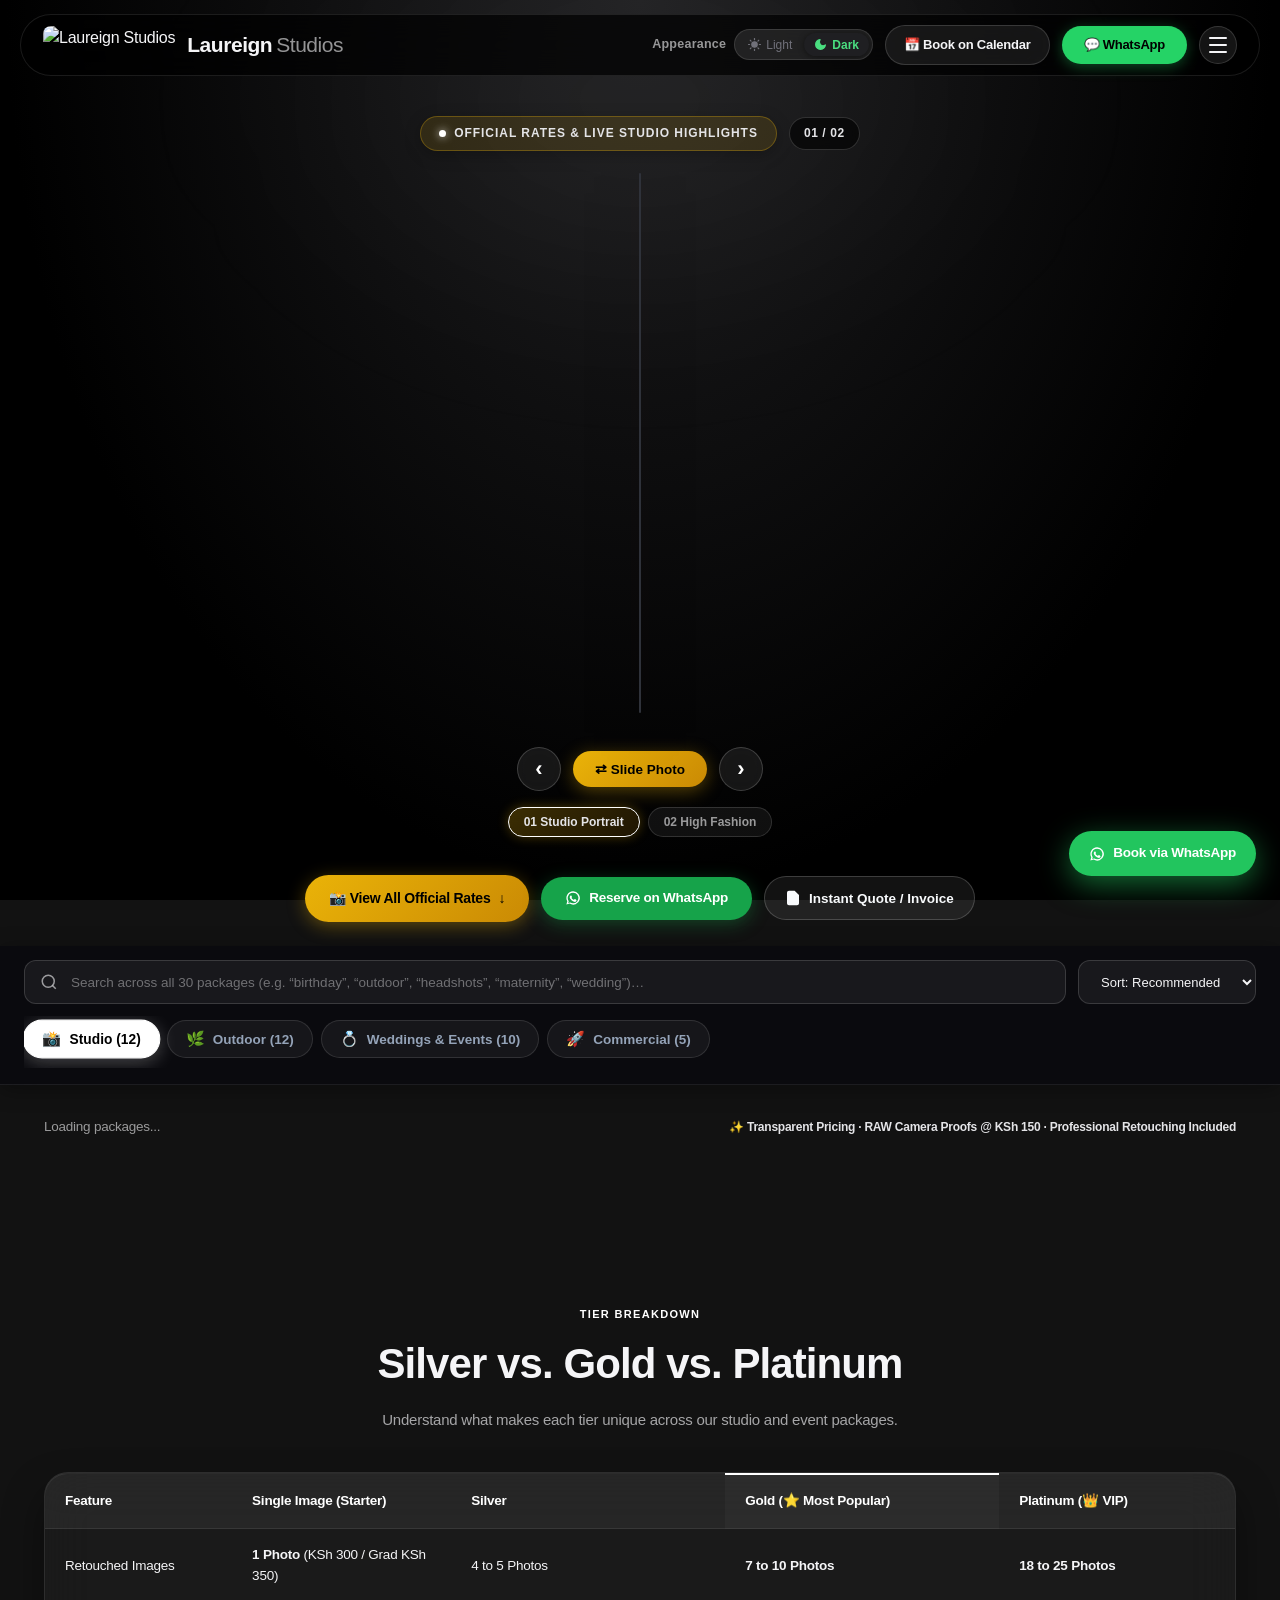
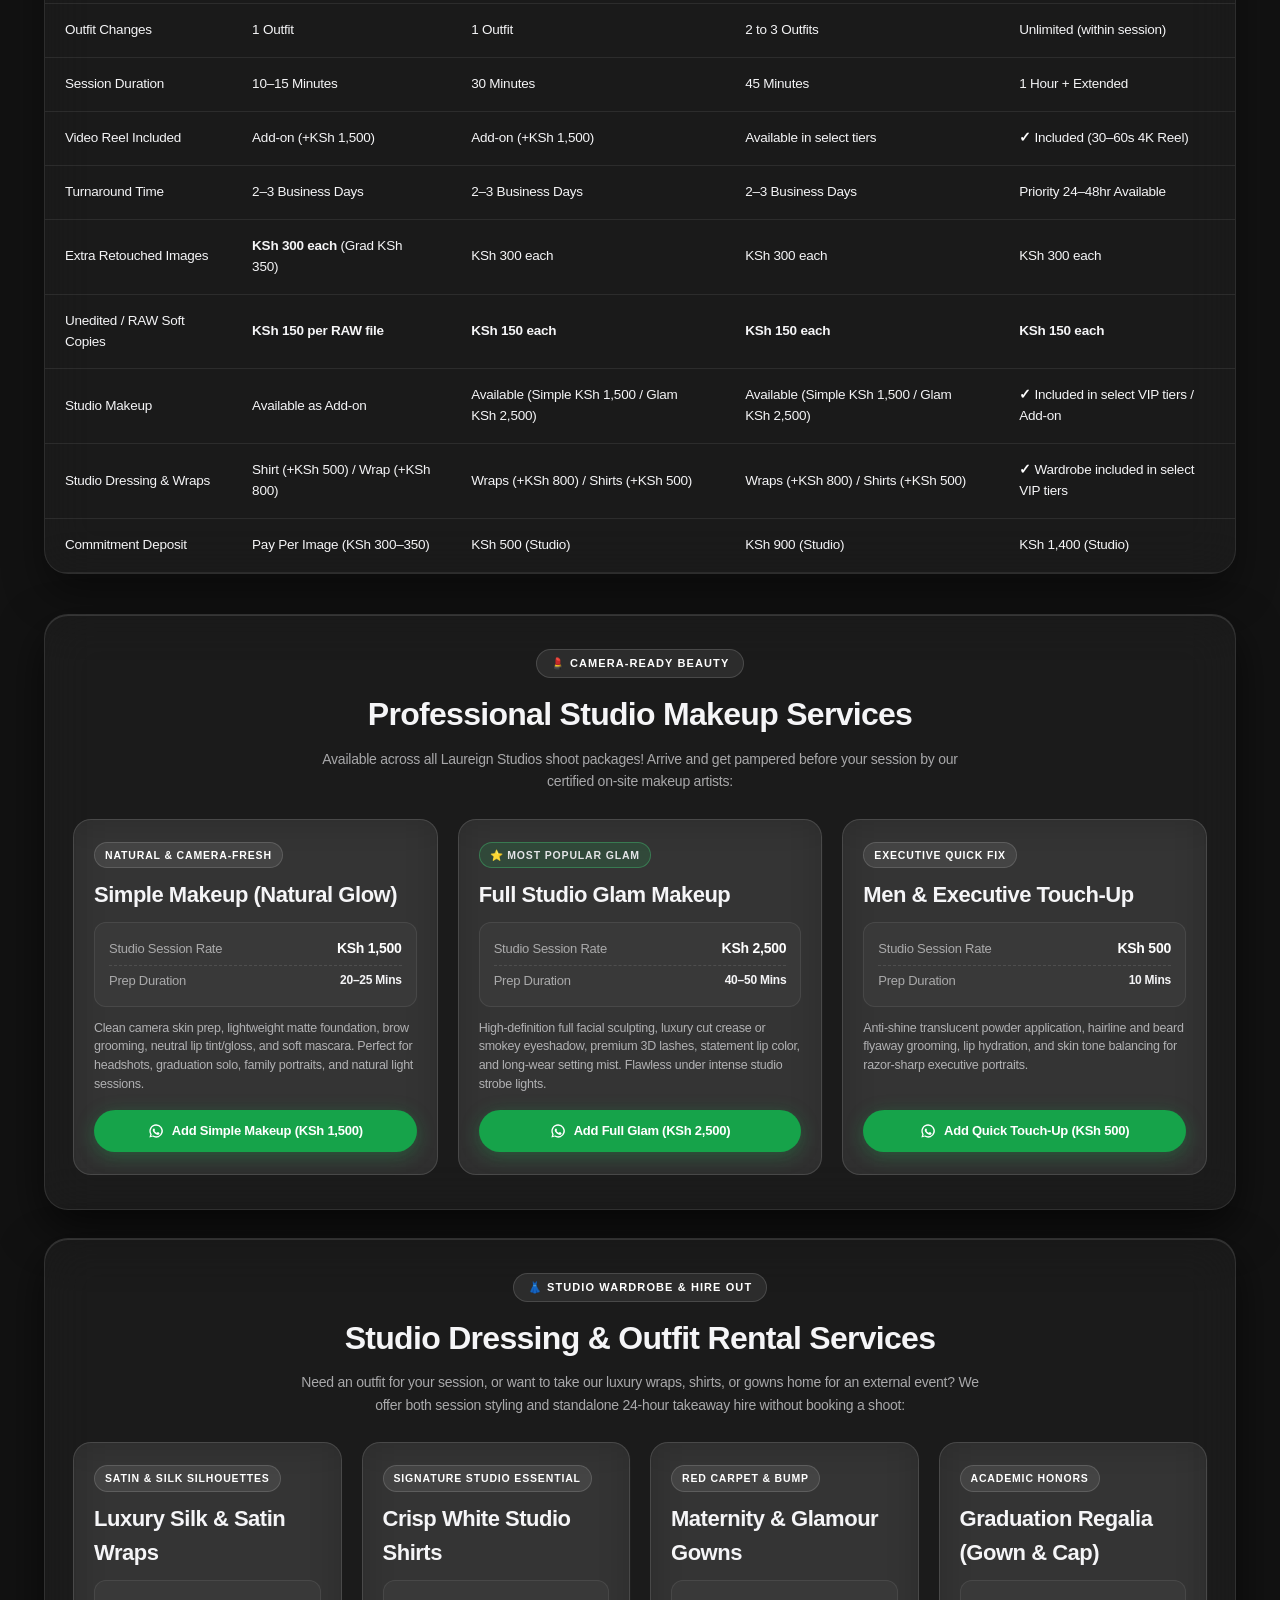
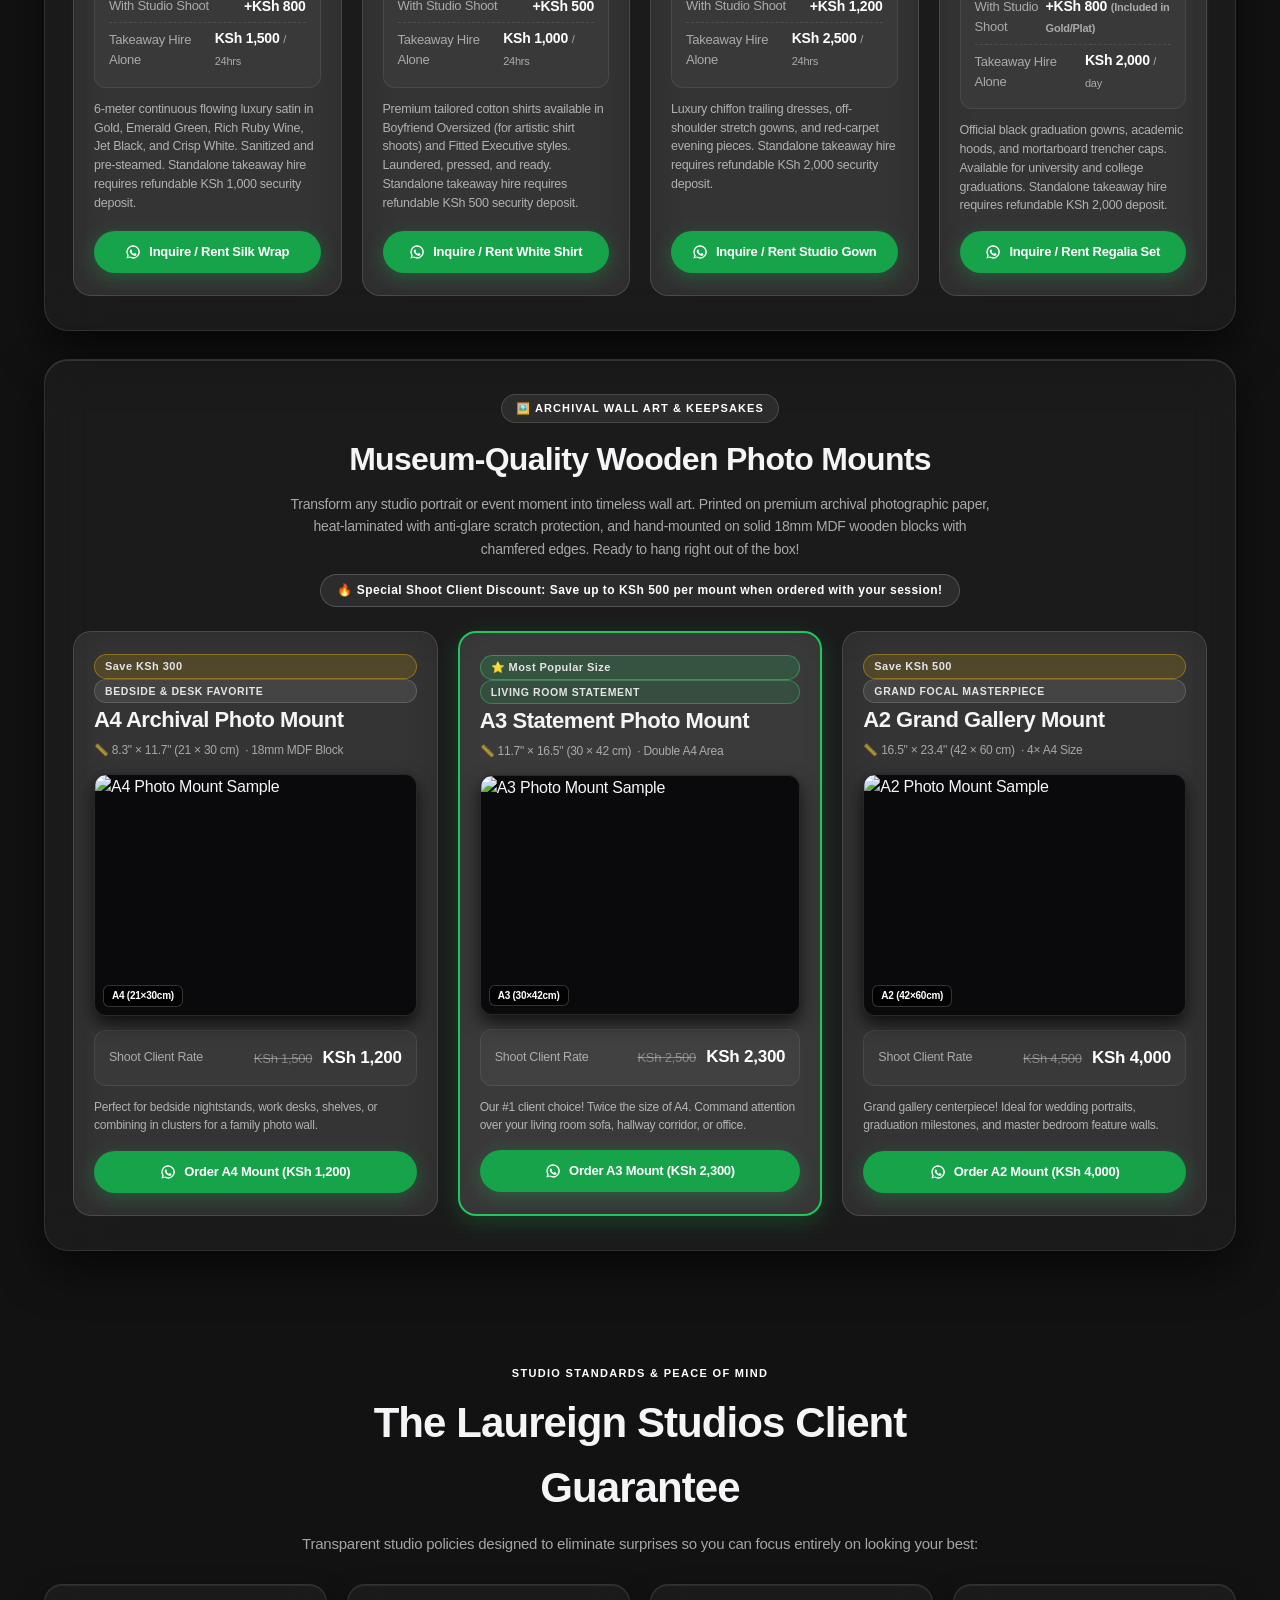
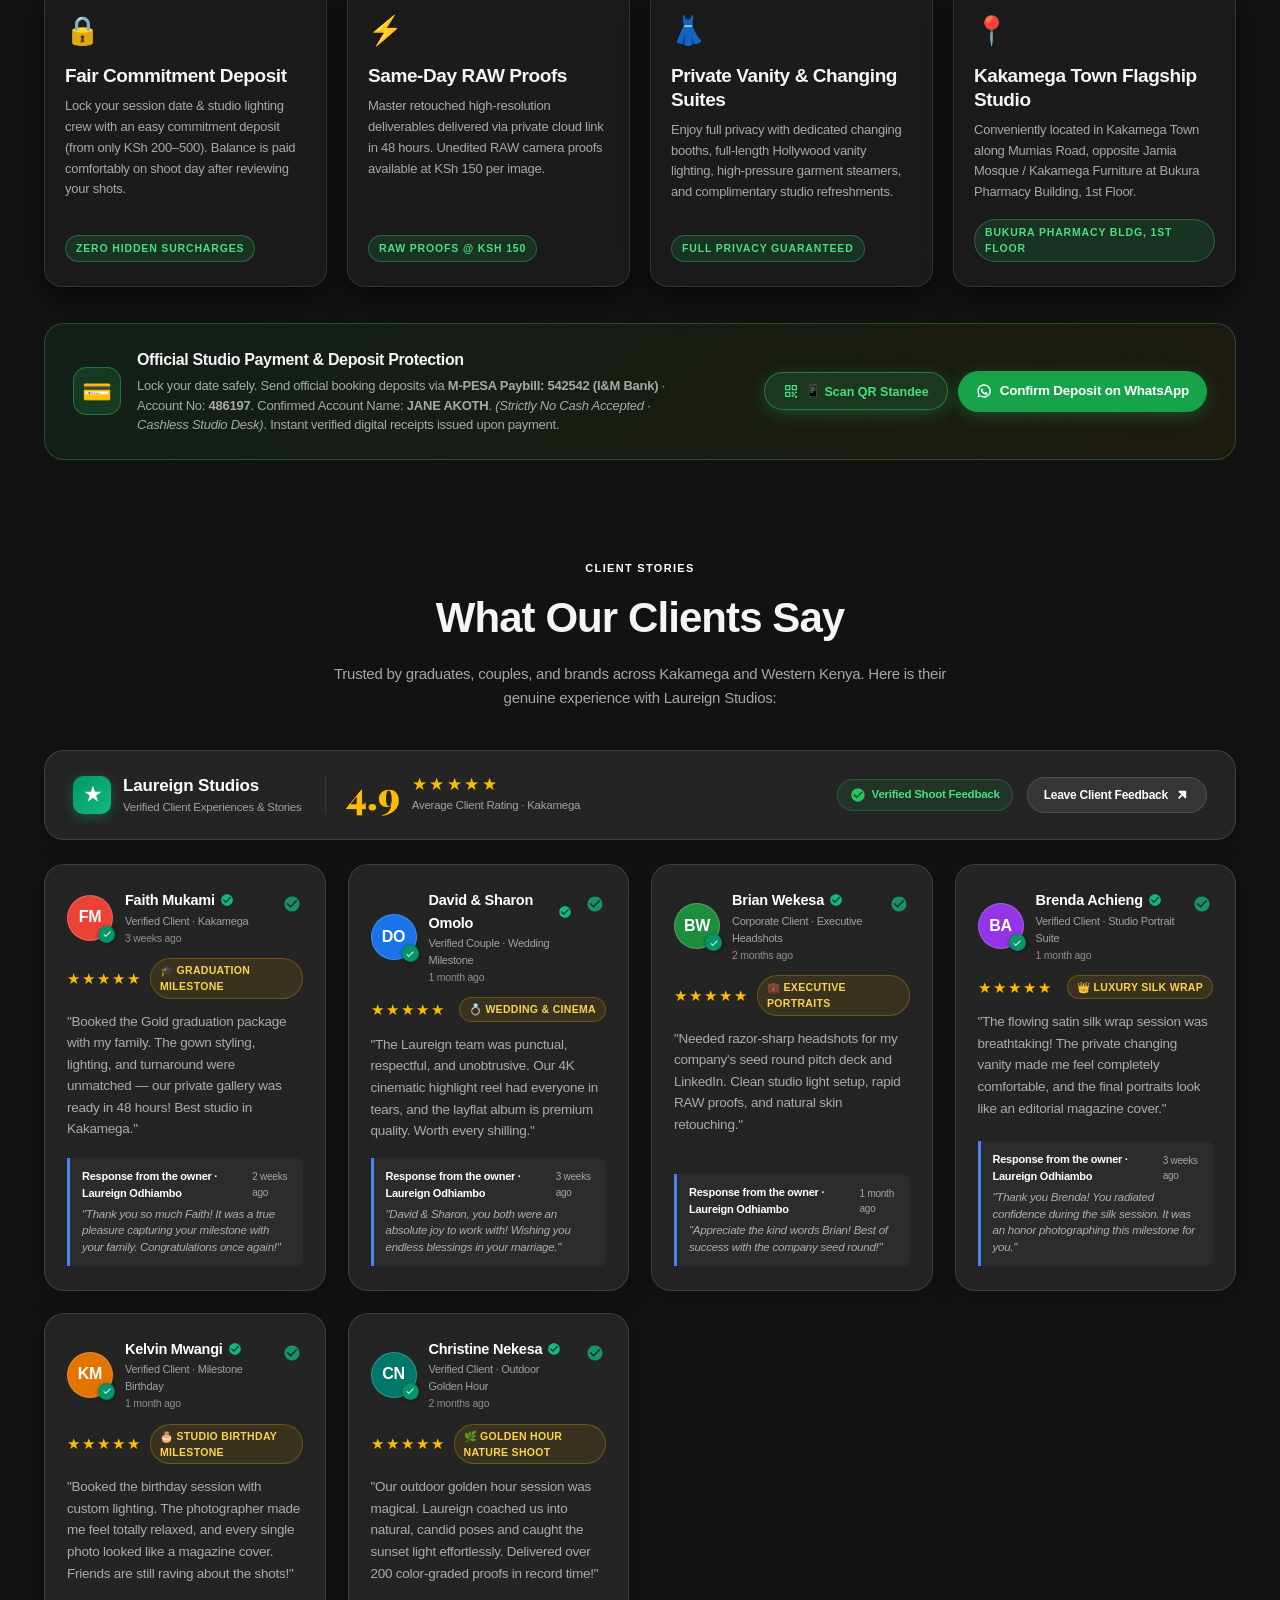
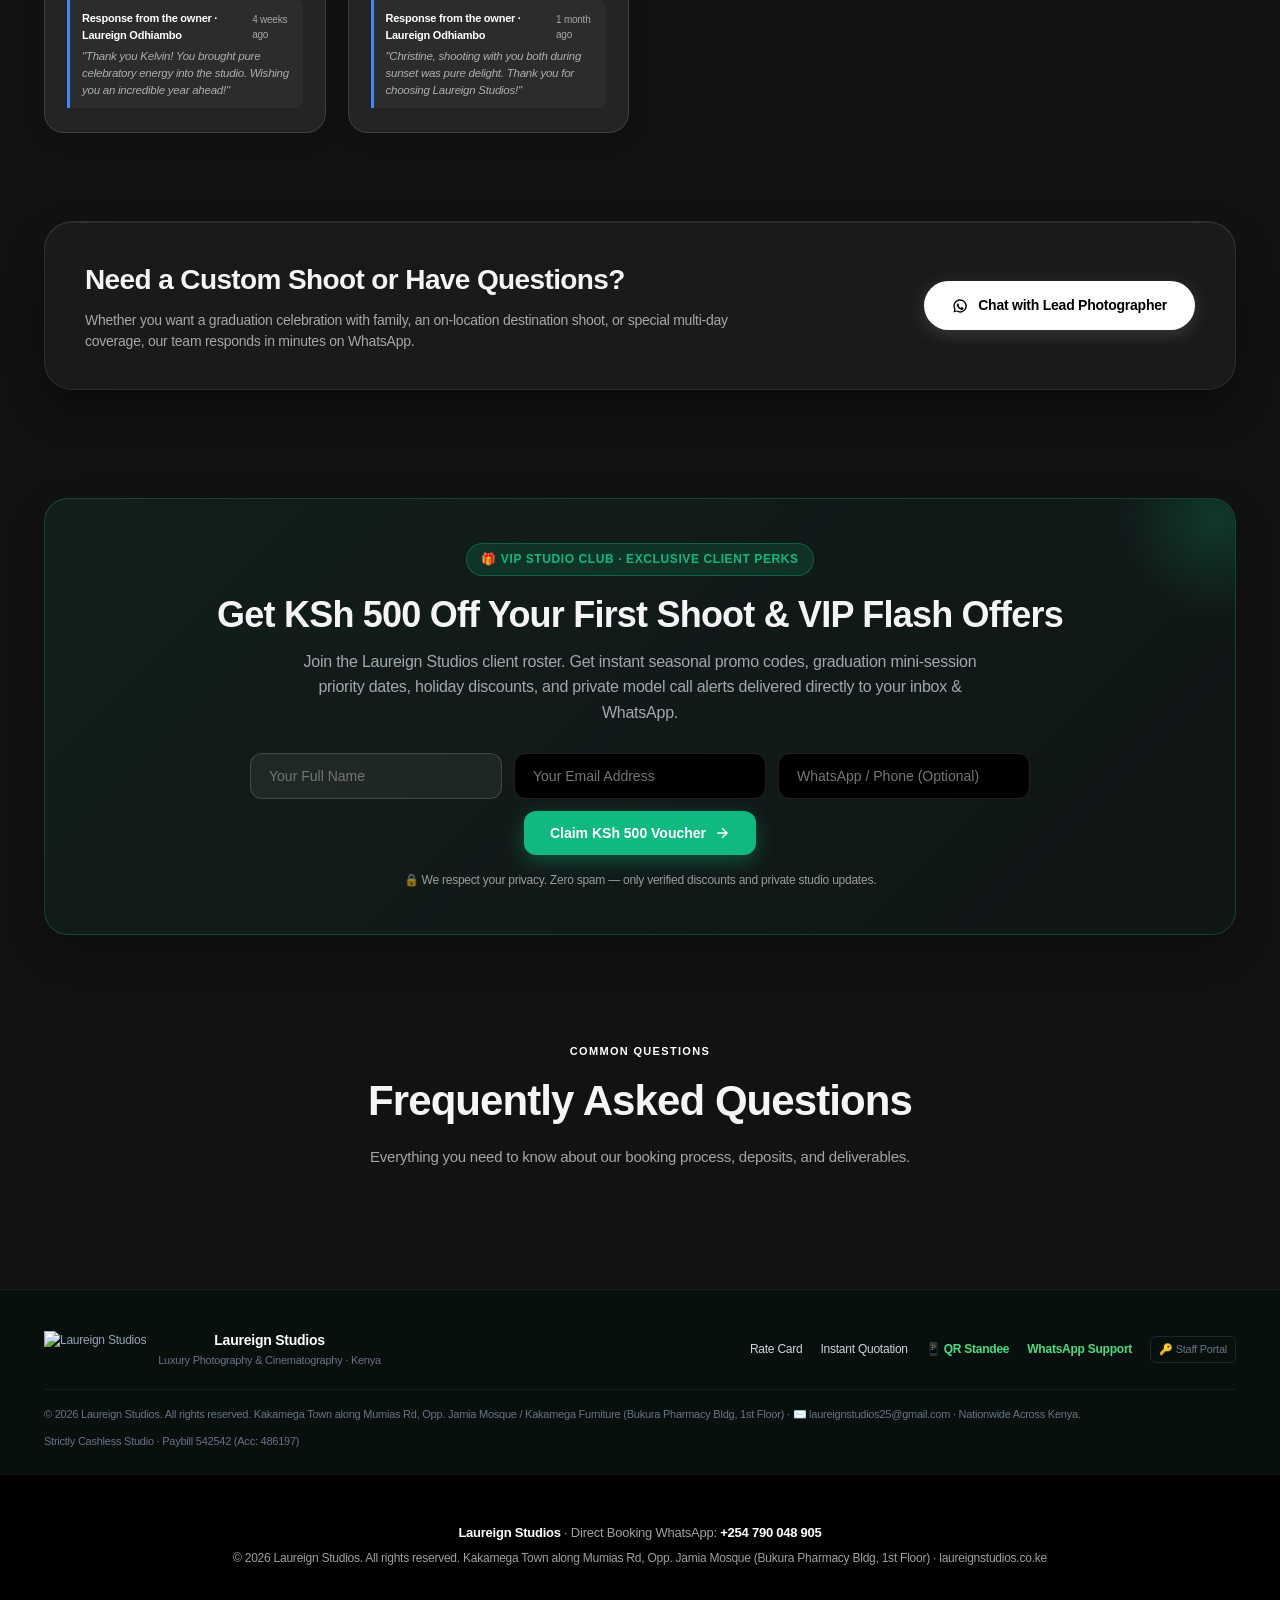
==== index.html @ 6636bd4d "feat(hero): 2-image sliding fade animation with bottom gradient and clean typography" ====
<!DOCTYPE html>
<html lang="en" data-theme="dark">
<head>
  <meta charset="UTF-8">
  <meta name="viewport" content="width=device-width, initial-scale=1.0">
  <title>Laureign Studios · Professional Photography &amp; Film | Official Rates</title>
  <meta name="description" content="Professional studio photography &amp; cinematic video by Laureign Studios in Kakamega. Explore transparent, all-inclusive packages with complete high-resolution galleries, master studio lighting, and reserve your session directly on WhatsApp.">
  
  <!-- Instant Redirects -->
  <meta http-equiv="refresh" content="0; url=/packages">
  <link rel="canonical" href="/packages">

  <!-- Open Graph -->
  <meta property="og:type" content="website">
  <meta property="og:title" content="Laureign Studios · Professional Photography &amp; Cinematography">
  <meta property="og:description" content="Professional studio photography &amp; cinematic video by Laureign Studios in Kakamega. Explore transparent, all-inclusive packages with complete high-resolution galleries, master studio lighting, and reserve your session directly on WhatsApp.">
  <meta property="og:image" content="/packages/images/hero.jpg">
  <meta name="theme-color" content="#000000">

  <link rel="icon" href="/packages/images/logo.png">
  <link rel="preconnect" href="https://fonts.googleapis.com">
  <link rel="preconnect" href="https://fonts.gstatic.com" crossorigin>
  <link href="https://fonts.googleapis.com/css2?family=Cormorant+Garamond:ital,wght@0,500;0,600;1,400&family=Jost:wght@400;500;600&display=swap" rel="stylesheet">

  <script>
    // Seamlessly preserve query strings (e.g. ?pkg=graduation) and anchors (e.g. #book)
    var target = (window.location.protocol === 'file:')
      ? "packages/index.html" + window.location.search + window.location.hash
      : "/packages" + window.location.search + window.location.hash;
    window.location.replace(target);
  </script>

  <style>
    :root {
      --bg: #07090e;
      --card-bg: rgba(18, 22, 34, 0.85);
      --border: rgba(255, 255, 255, 0.12);
      --gold: #eab308;
      --gold-soft: #fde047;
      --text: #f8fafc;
      --muted: #94a3b8;
    }
    * { box-sizing: border-box; margin: 0; padding: 0; }
    body {
      background: var(--bg);
      color: var(--text);
      font-family: 'Jost', -apple-system, BlinkMacSystemFont, 'Segoe UI', Roboto, sans-serif;
      min-height: 100vh;
      display: flex;
      align-items: center;
      justify-content: center;
      padding: 20px;
      overflow-x: hidden;
    }
    .splash-card {
      background: var(--card-bg);
      border: 1px solid var(--border);
      border-radius: 24px;
      padding: 40px 32px;
      max-width: 480px;
      width: 100%;
      text-align: center;
      box-shadow: 0 25px 60px rgba(0, 0, 0, 0.6);
      backdrop-filter: blur(20px);
      -webkit-backdrop-filter: blur(20px);
      animation: fadeIn 0.4s ease-out;
    }
    @keyframes fadeIn {
      from { opacity: 0; transform: translateY(10px); }
      to { opacity: 1; transform: translateY(0); }
    }
    .brand-logo {
      width: 76px;
      height: 76px;
      object-fit: contain;
      border-radius: 50%;
      margin: 0 auto 18px;
      border: 2px solid rgba(234, 179, 8, 0.4);
      background: rgba(0, 0, 0, 0.4);
      padding: 6px;
    }
    .brand-name {
      font-family: 'Cormorant Garamond', Georgia, serif;
      font-size: 32px;
      font-weight: 600;
      color: #ffffff;
      margin-bottom: 6px;
      letter-spacing: 0.02em;
    }
    .brand-name span { color: var(--gold-soft); font-style: italic; }
    .brand-tagline {
      font-size: 13px;
      color: var(--muted);
      margin-bottom: 24px;
      letter-spacing: 0.08em;
      text-transform: uppercase;
      font-weight: 500;
    }
    .loader-ring {
      display: inline-block;
      width: 28px;
      height: 28px;
      border: 3px solid rgba(234, 179, 8, 0.2);
      border-radius: 50%;
      border-top-color: var(--gold);
      animation: spin 0.8s linear infinite;
      margin-bottom: 20px;
    }
    @keyframes spin { to { transform: rotate(360deg); } }
    .status-msg {
      font-size: 14px;
      color: var(--text);
      margin-bottom: 24px;
      line-height: 1.5;
    }
    .btn-portal {
      display: inline-flex;
      align-items: center;
      justify-content: center;
      gap: 10px;
      width: 100%;
      padding: 14px 24px;
      background: linear-gradient(135deg, #eab308 0%, #ca8a04 100%);
      color: #000000;
      font-weight: 600;
      font-size: 15px;
      border-radius: 999px;
      text-decoration: none;
      transition: all 0.2s ease;
      box-shadow: 0 4px 20px rgba(234, 179, 8, 0.35);
    }
    .btn-portal:hover {
      transform: translateY(-2px);
      box-shadow: 0 8px 25px rgba(234, 179, 8, 0.45);
    }
    .btn-wa-sub {
      display: inline-flex;
      align-items: center;
      justify-content: center;
      gap: 6px;
      margin-top: 16px;
      color: #4ade80;
      font-size: 13px;
      text-decoration: none;
      font-weight: 500;
    }
    .btn-wa-sub:hover { text-decoration: underline; }
  </style>
</head>
<body>
  <div class="splash-card">
    <img src="packages/images/logo.png" alt="Laureign Studios Logo" class="brand-logo" onerror="this.style.display='none'">
    <h1 class="brand-name"><span style="color:#ffffff;">LAUREIGN</span> <span style="color:#34d399;">STUDIOS</span></h1>
    <p class="brand-tagline">Professional Photography &amp; Film Studio</p>
    
    <div class="loader-ring" aria-hidden="true"></div>
    <p class="status-msg">Opening official rates &amp; booking platform...</p>
    
    <a href="packages/index.html" class="btn-portal">
      <span>Enter Packages &amp; Rates Portal</span>
      <span aria-hidden="true">→</span>
    </a>

    <div>
      <a href="https://wa.me/254790048905" target="_blank" rel="noopener" class="btn-wa-sub">
        <span>💬 Direct Studio WhatsApp: +254 790 048 905</span>
      </a>
    </div>
  </div>
</body>
</html>
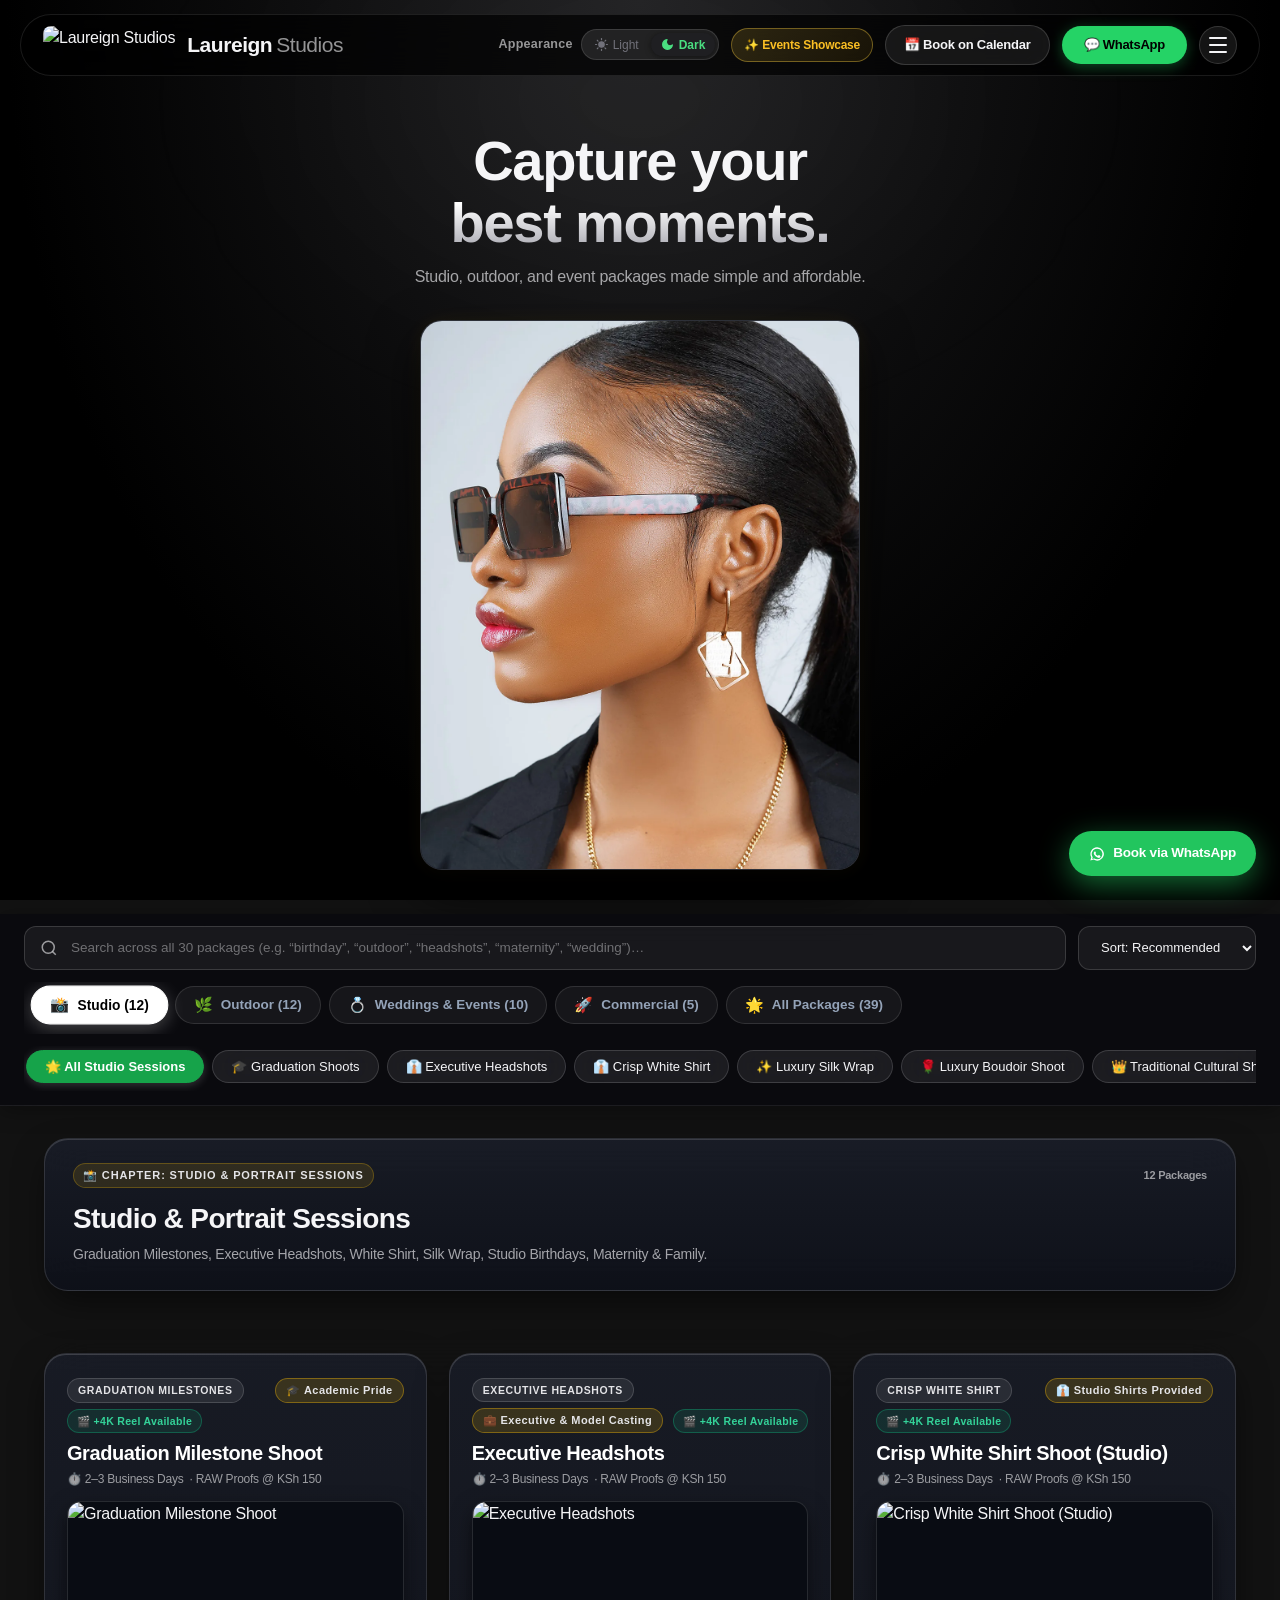
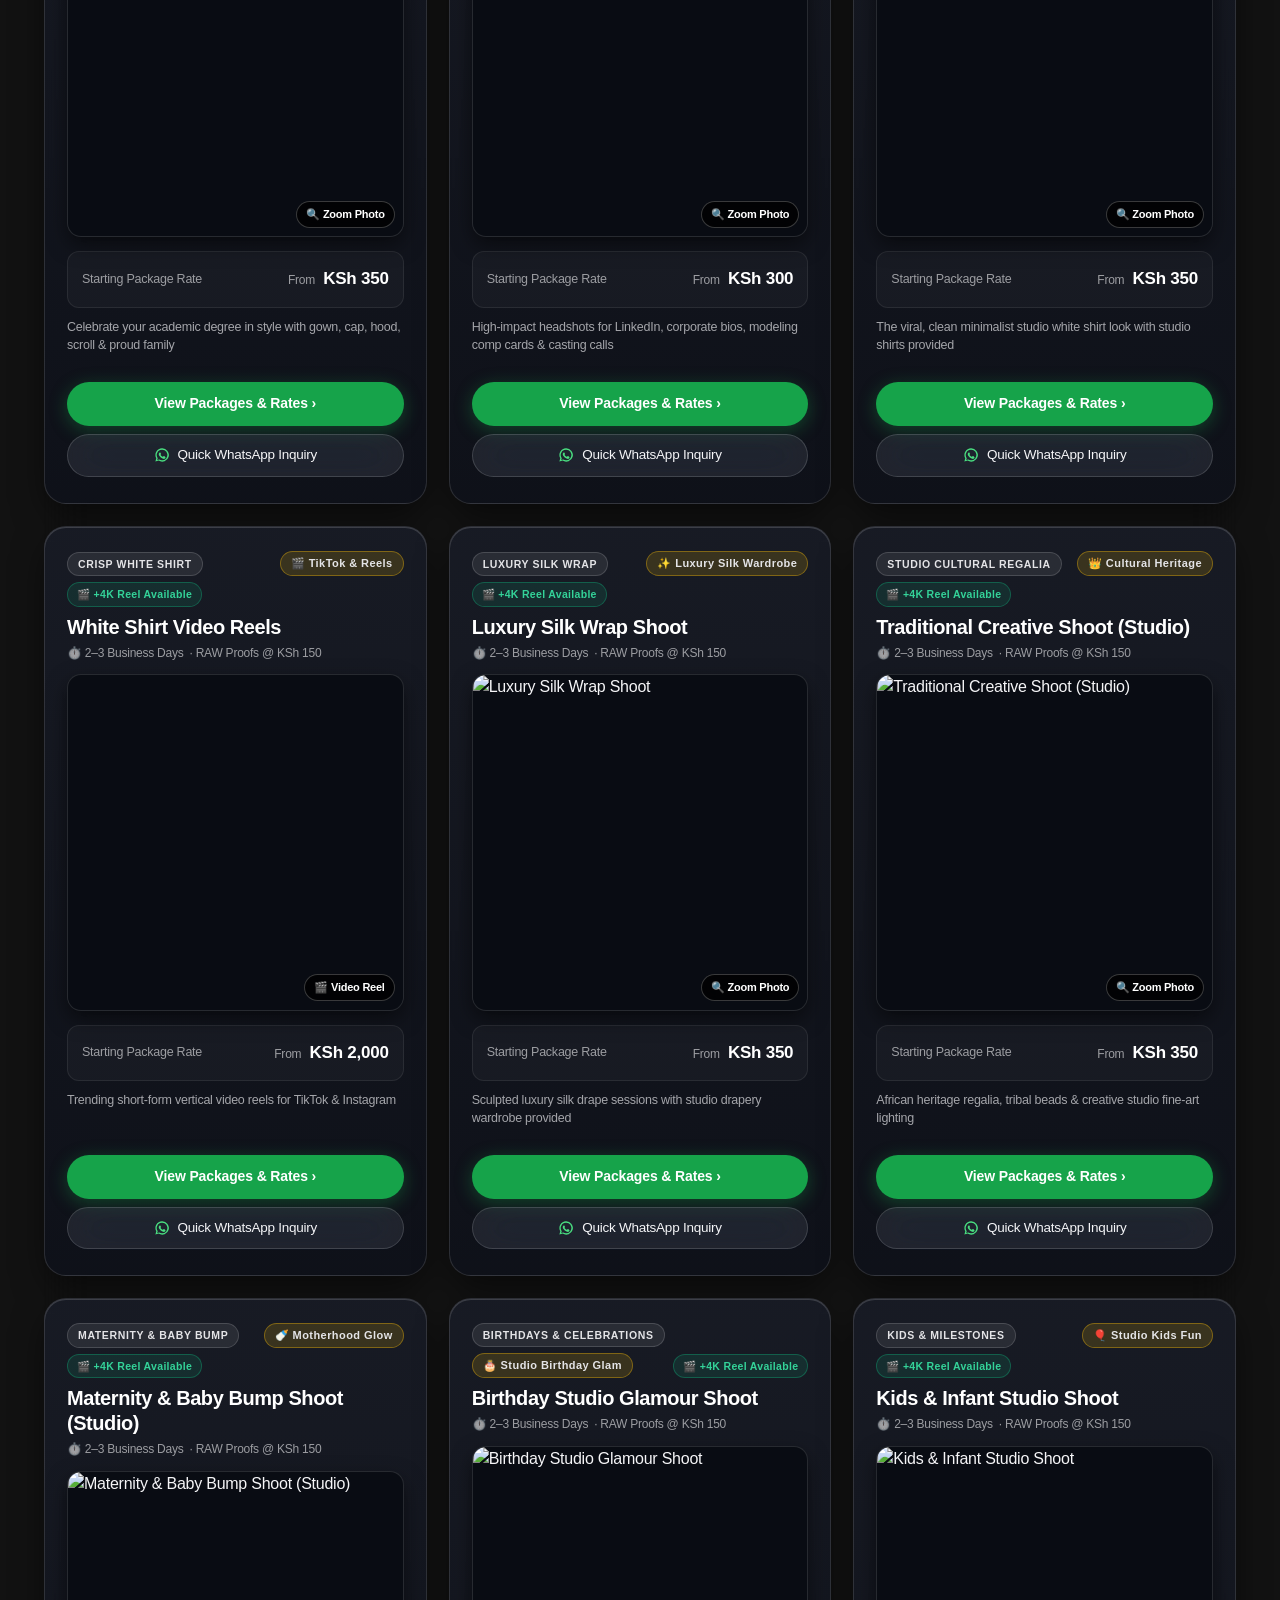
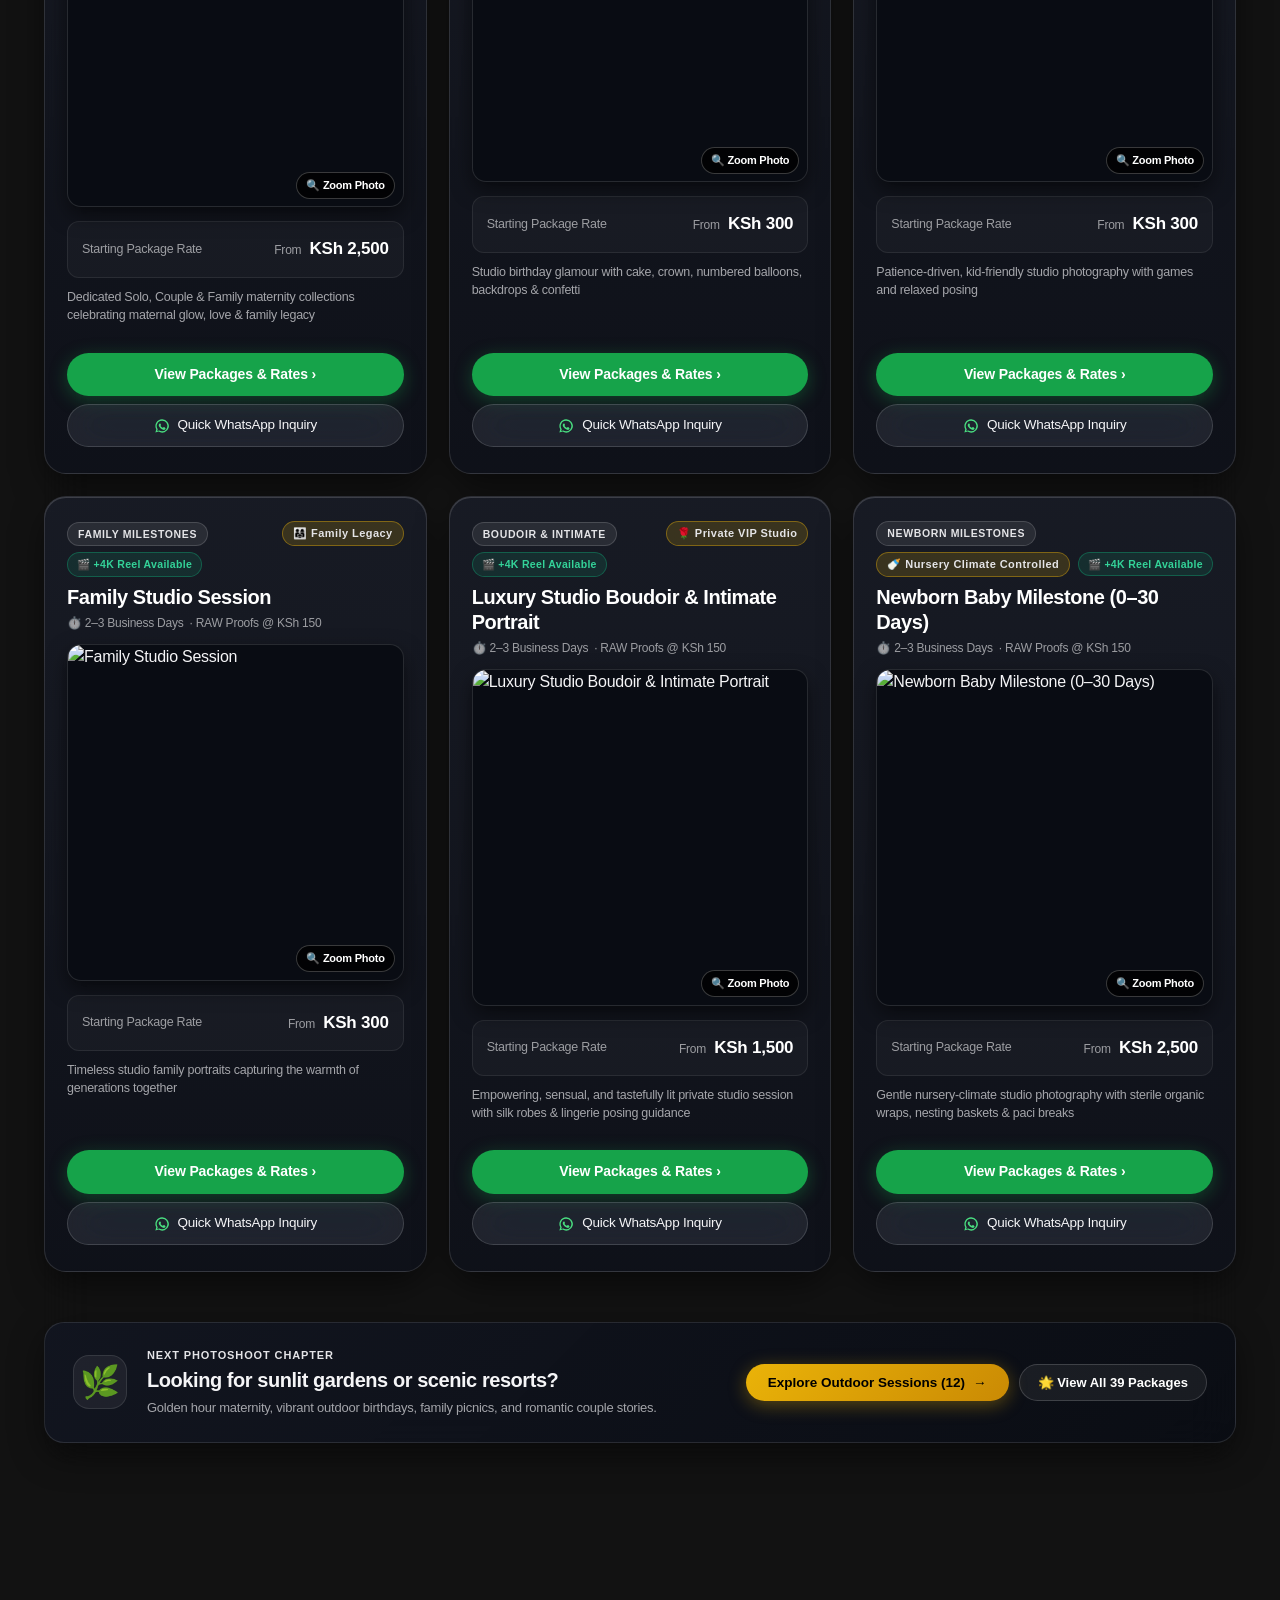
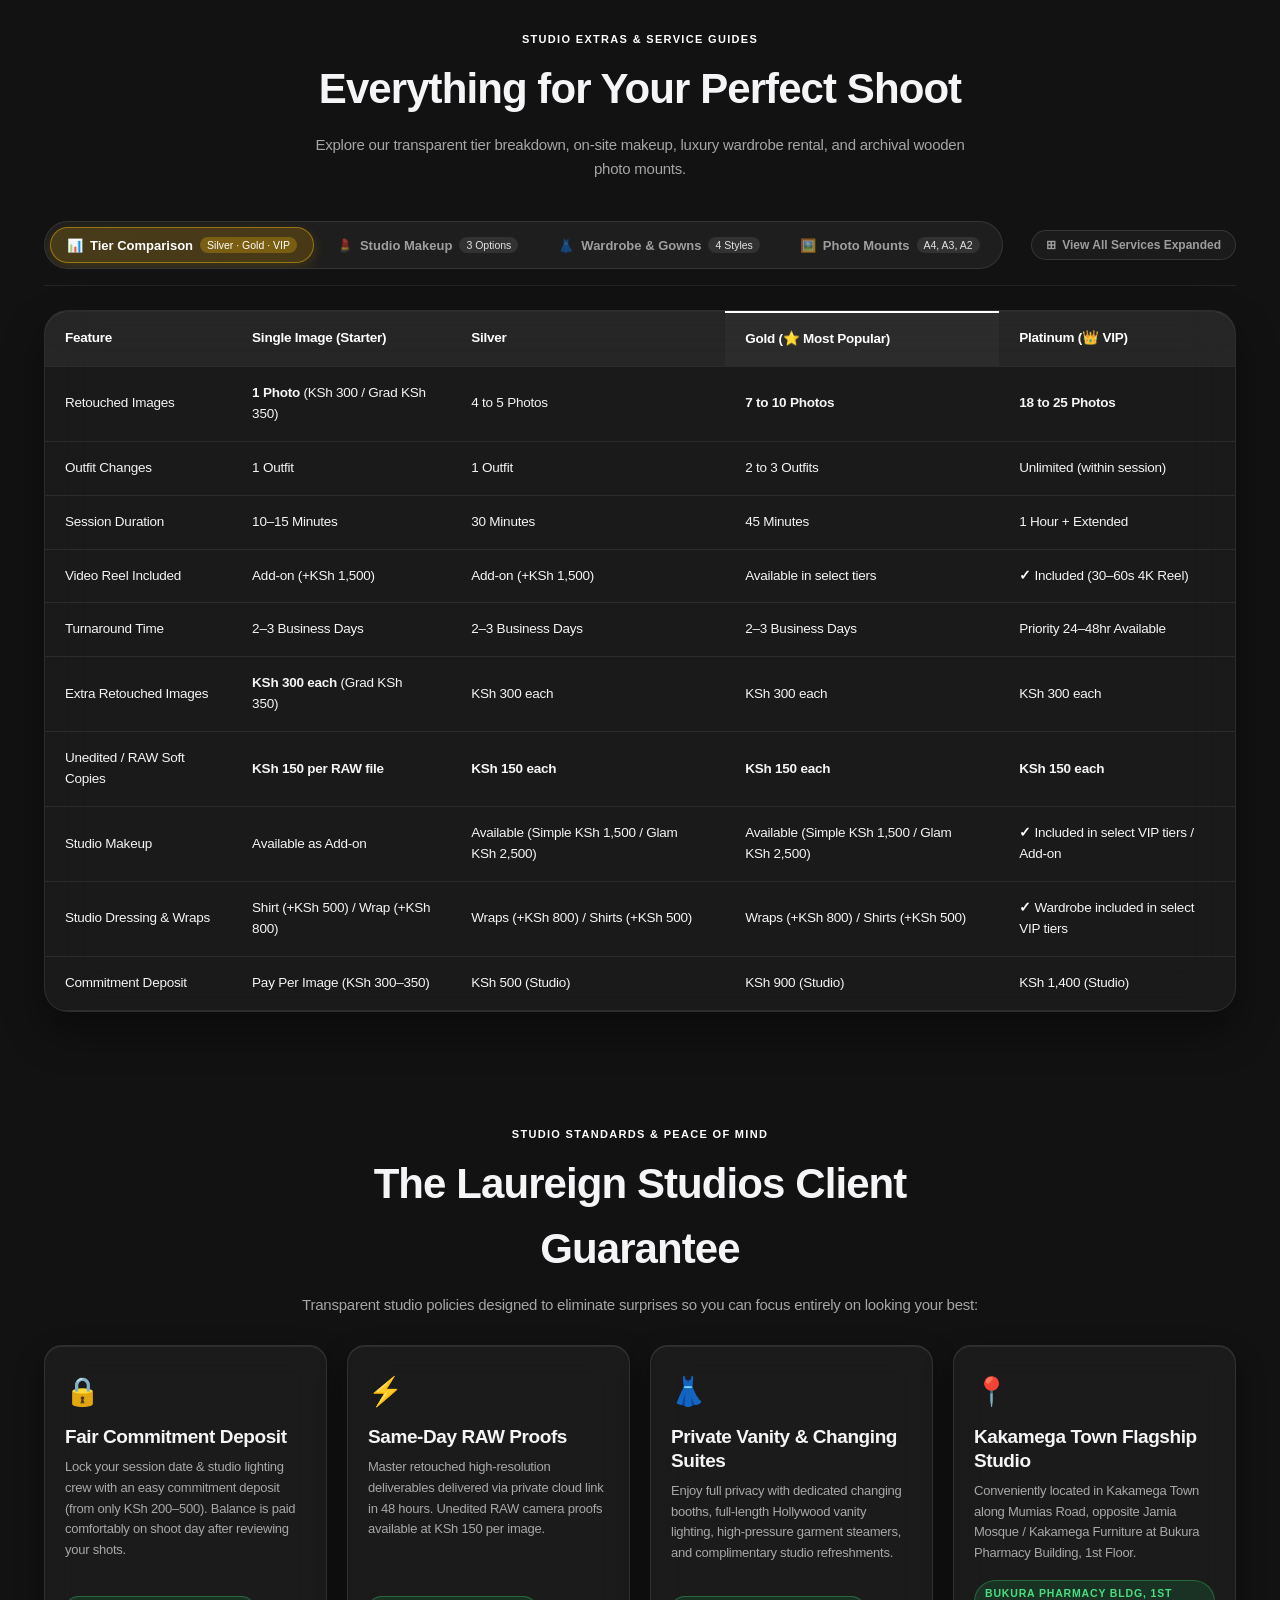
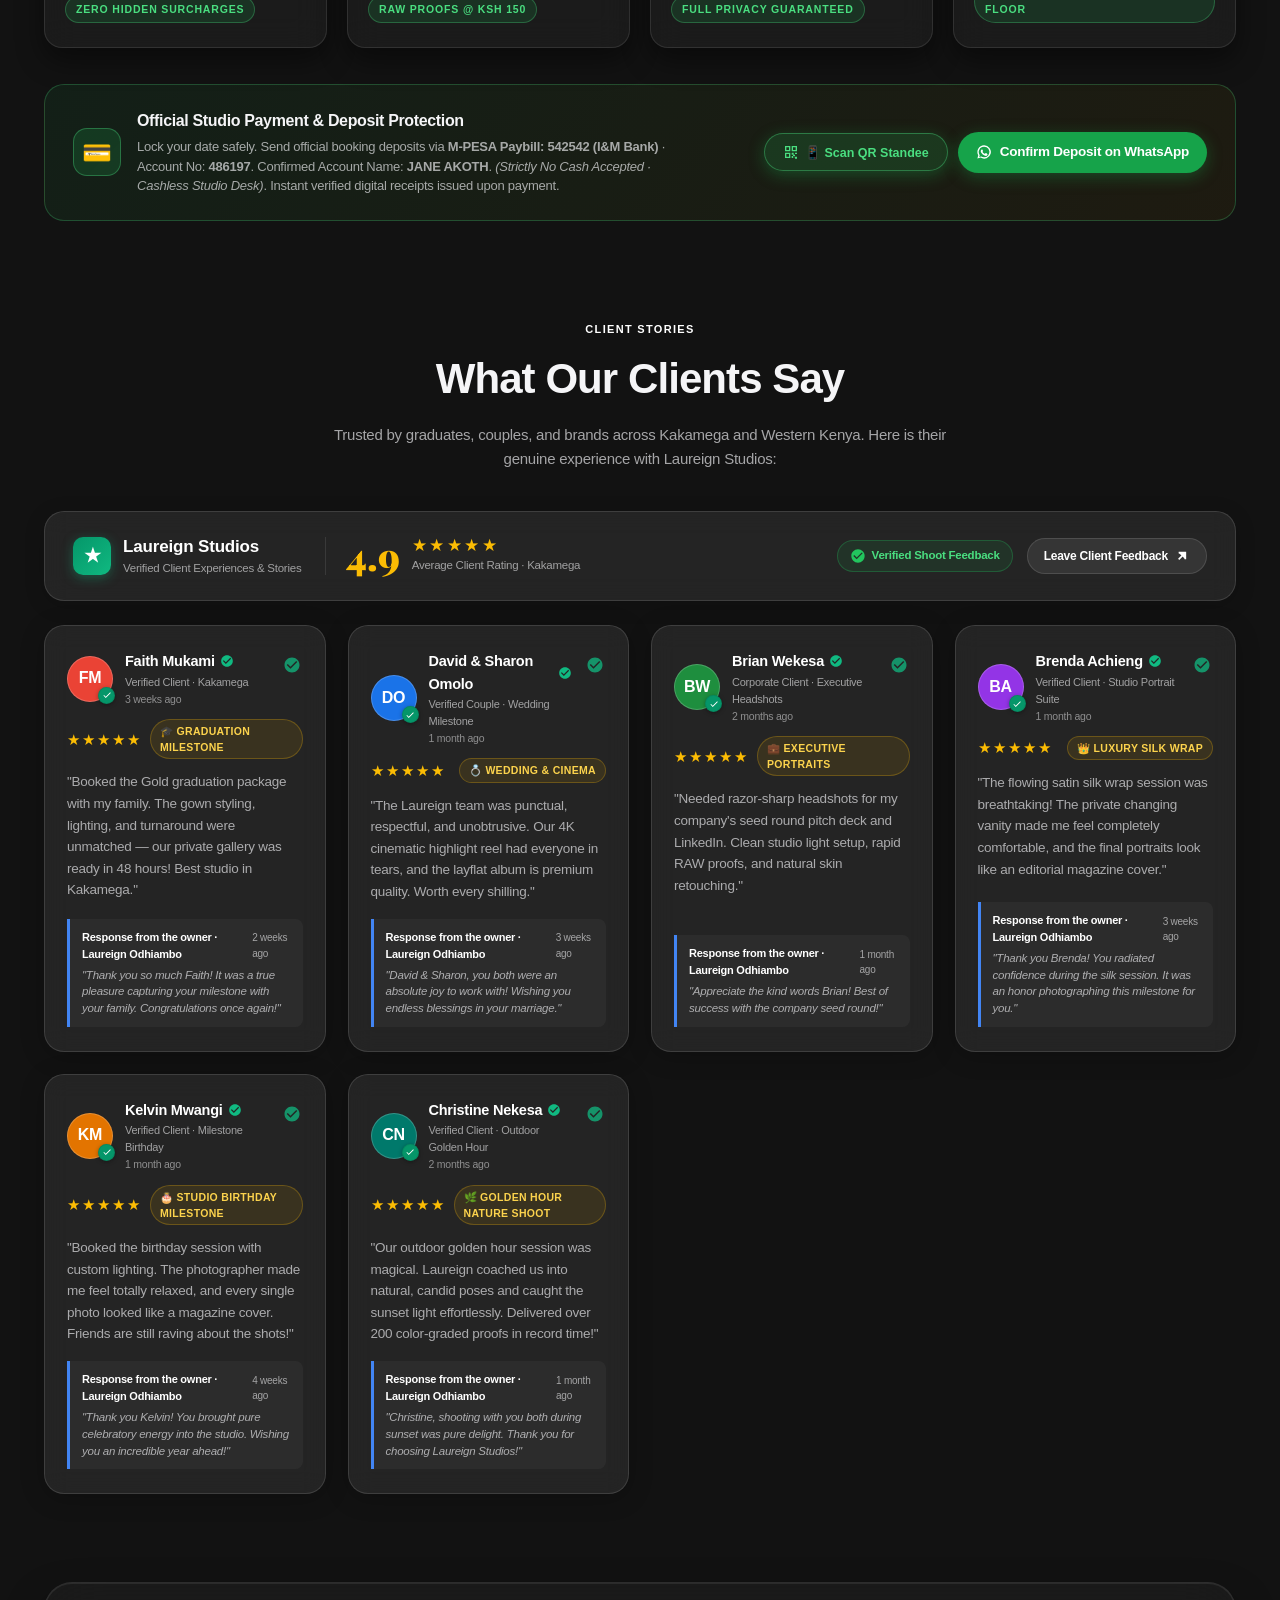
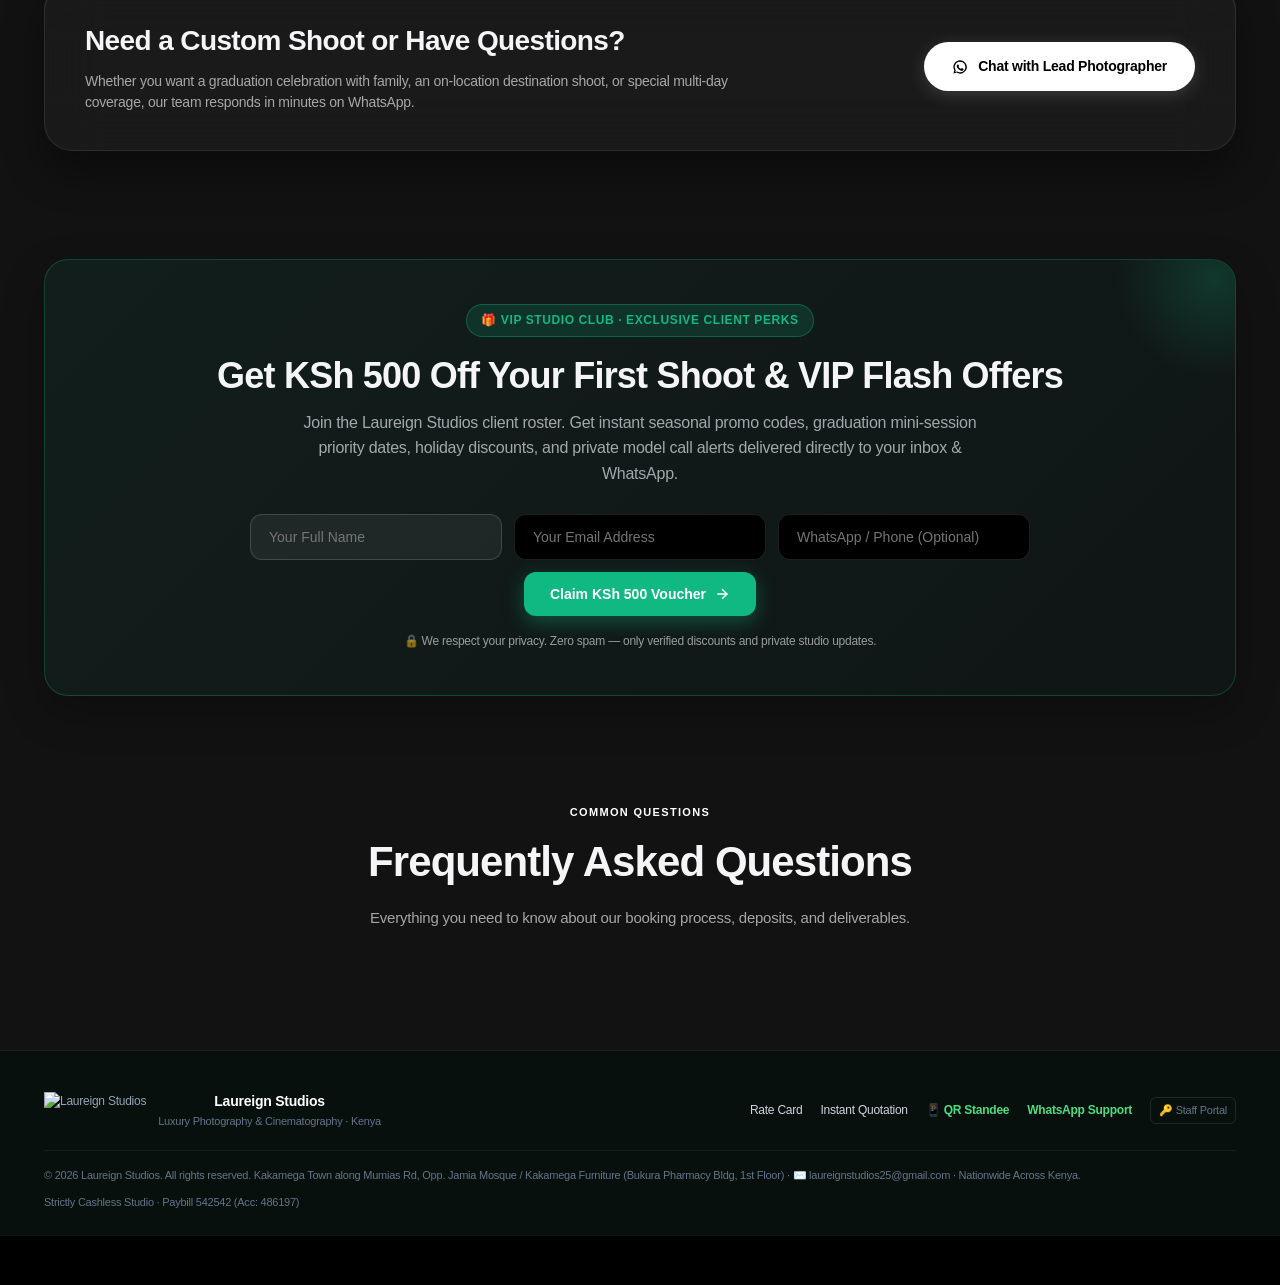
==== commit 244a4d4f: "feat(events): launch new flagship Laureighn Events showcase website - Create dedicated Laureighn Eve" ====
--- a/index.html
+++ b/index.html
@@ -23,10 +23,19 @@
   <link href="https://fonts.googleapis.com/css2?family=Cormorant+Garamond:ital,wght@0,500;0,600;1,400&family=Jost:wght@400;500;600&display=swap" rel="stylesheet">
 
   <script>
-    // Seamlessly preserve query strings (e.g. ?pkg=graduation) and anchors (e.g. #book)
-    var target = (window.location.protocol === 'file:')
-      ? "packages/index.html" + window.location.search + window.location.hash
-      : "/packages" + window.location.search + window.location.hash;
+    // Seamlessly preserve query strings and support brand switching
+    var params = new URLSearchParams(window.location.search);
+    var isEvents = params.has('events') || params.get('site') === 'events' || params.get('brand') === 'events';
+    var target;
+    if (isEvents) {
+      target = (window.location.protocol === 'file:')
+        ? "events/index.html" + window.location.hash
+        : "/events" + window.location.hash;
+    } else {
+      target = (window.location.protocol === 'file:')
+        ? "packages/index.html" + window.location.search + window.location.hash
+        : "/packages" + window.location.search + window.location.hash;
+    }
     window.location.replace(target);
   </script>
 
@@ -156,10 +165,16 @@
     <div class="loader-ring" aria-hidden="true"></div>
     <p class="status-msg">Opening official rates &amp; booking platform...</p>
     
-    <a href="packages/index.html" class="btn-portal">
-      <span>Enter Packages &amp; Rates Portal</span>
-      <span aria-hidden="true">→</span>
-    </a>
+    <div style="display:flex; flex-direction:column; gap:10px; margin-top:16px;">
+      <a href="events/index.html" class="btn-portal" style="background:linear-gradient(135deg, #d4af37 0%, #b8860b 100%); color:#000; font-weight:700; border:none;">
+        <span>✨ Enter Laureighn Events (Showcase &amp; Works)</span>
+        <span aria-hidden="true">→</span>
+      </a>
+      <a href="packages/index.html" class="btn-portal" style="background:rgba(255,255,255,0.08); border:1px solid rgba(255,255,255,0.15); color:#fff;">
+        <span>📸 Laureighn Studios (Rates &amp; Packages)</span>
+        <span aria-hidden="true">→</span>
+      </a>
+    </div>
 
     <div>
       <a href="https://wa.me/254790048905" target="_blank" rel="noopener" class="btn-wa-sub">
